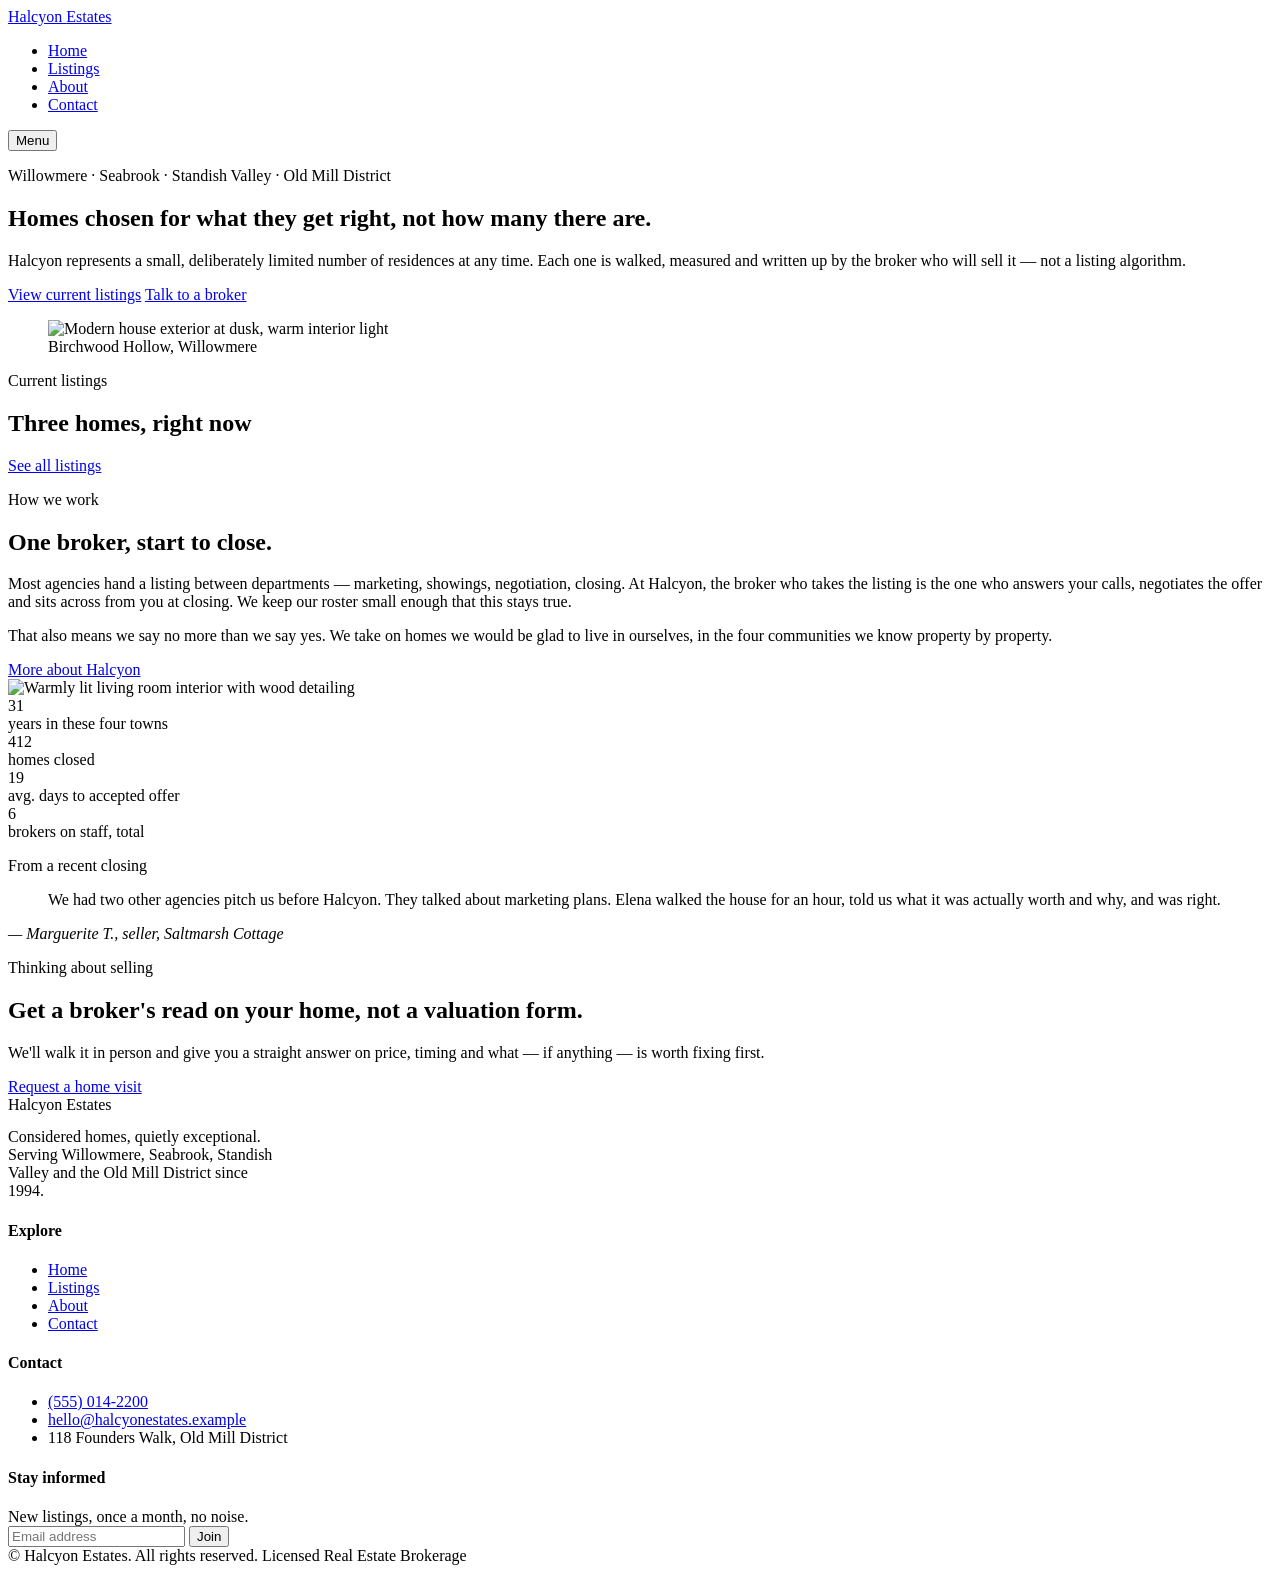
==== index.html @ 8c4444a4 "Add files via upload" ====
<!DOCTYPE html>
<html lang="en">
<head>
<meta charset="UTF-8">
<meta name="viewport" content="width=device-width, initial-scale=1.0">
<title>Halcyon Estates — Considered Homes, Quietly Exceptional</title>
<meta name="description" content="Halcyon Estates represents a small number of distinctive residences across Willowmere, Seabrook, Standish Valley and the Old Mill District.">
<link rel="preconnect" href="https://fonts.googleapis.com">
<link rel="preconnect" href="https://fonts.gstatic.com" crossorigin>
<link href="https://fonts.googleapis.com/css2?family=Fraunces:ital,wght@0,400;0,500;1,500&family=Work+Sans:wght@400;500;600&display=swap" rel="stylesheet">
<link rel="stylesheet" href="css/style.css">
</head>
<body>

<header class="site-header">
  <div class="wrap">
    <a href="index.html" class="wordmark">Halcyon <span>Estates</span></a>
    <nav class="main-nav">
      <ul>
        <li><a href="index.html" aria-current="page">Home</a></li>
        <li><a href="listings.html">Listings</a></li>
        <li><a href="about.html">About</a></li>
        <li><a href="contact.html">Contact</a></li>
      </ul>
    </nav>
    <button class="nav-toggle" aria-label="Toggle menu" aria-expanded="false">Menu</button>
  </div>
</header>

<main>

  <section class="hero">
    <div class="hero-copy">
      <p class="eyebrow">Willowmere · Seabrook · Standish Valley · Old Mill District</p>
      <h1>Homes chosen for what they get right, not how many there are.</h1>
      <p>Halcyon represents a small, deliberately limited number of residences at any time. Each one is walked, measured and written up by the broker who will sell it — not a listing algorithm.</p>
      <div class="hero-actions">
        <a class="btn btn-solid" href="listings.html">View current listings</a>
        <a class="btn btn-ghost" href="contact.html">Talk to a broker</a>
      </div>
    </div>
    <figure class="hero-media">
      <img src="https://images.unsplash.com/photo-1600596542815-ffad4c1539a9?auto=format&fit=crop&w=1400&q=80" alt="Modern house exterior at dusk, warm interior light">
      <figcaption>Birchwood Hollow, Willowmere</figcaption>
    </figure>
  </section>

  <section class="section">
    <div class="wrap">
      <div class="section-head">
        <div>
          <p class="eyebrow">Current listings</p>
          <h2>Three homes, right now</h2>
        </div>
        <a class="btn btn-ghost" href="listings.html">See all listings</a>
      </div>
      <div class="property-grid" data-featured></div>
    </div>
  </section>

  <section class="section section-alt">
    <div class="wrap">
      <div class="split">
        <div class="split-copy">
          <p class="eyebrow">How we work</p>
          <h2>One broker, start to close.</h2>
          <p>Most agencies hand a listing between departments — marketing, showings, negotiation, closing. At Halcyon, the broker who takes the listing is the one who answers your calls, negotiates the offer and sits across from you at closing. We keep our roster small enough that this stays true.</p>
          <p>That also means we say no more than we say yes. We take on homes we would be glad to live in ourselves, in the four communities we know property by property.</p>
          <a class="btn btn-ghost" href="about.html">More about Halcyon</a>
        </div>
        <div class="split-media">
          <img src="https://images.unsplash.com/photo-1600585154340-be6161a56a0c?auto=format&fit=crop&w=900&q=80" alt="Warmly lit living room interior with wood detailing">
        </div>
      </div>
    </div>
  </section>

  <section class="section">
    <div class="wrap">
      <div class="stat-strip">
        <div><div class="num">31</div><div class="label">years in these four towns</div></div>
        <div><div class="num">412</div><div class="label">homes closed</div></div>
        <div><div class="num">19</div><div class="label">avg. days to accepted offer</div></div>
        <div><div class="num">6</div><div class="label">brokers on staff, total</div></div>
      </div>
    </div>
  </section>

  <section class="section section-alt">
    <div class="wrap">
      <div class="testimonial">
        <p class="eyebrow">From a recent closing</p>
        <blockquote>We had two other agencies pitch us before Halcyon. They talked about marketing plans. Elena walked the house for an hour, told us what it was actually worth and why, and was right.</blockquote>
        <cite>— Marguerite T., seller, Saltmarsh Cottage</cite>
      </div>
    </div>
  </section>

  <section class="cta-band">
    <div class="wrap">
      <p class="eyebrow">Thinking about selling</p>
      <h2>Get a broker's read on your home, not a valuation form.</h2>
      <p>We'll walk it in person and give you a straight answer on price, timing and what — if anything — is worth fixing first.</p>
      <div class="hero-actions">
        <a class="btn btn-solid" href="contact.html">Request a home visit</a>
      </div>
    </div>
  </section>

</main>

<footer class="site-footer">
  <div class="wrap">
    <div class="footer-grid">
      <div>
        <div class="wordmark">Halcyon <span>Estates</span></div>
        <p style="margin-top:14px; max-width:34ch;">Considered homes, quietly exceptional. Serving Willowmere, Seabrook, Standish Valley and the Old Mill District since 1994.</p>
      </div>
      <div>
        <h4>Explore</h4>
        <ul>
          <li><a href="index.html">Home</a></li>
          <li><a href="listings.html">Listings</a></li>
          <li><a href="about.html">About</a></li>
          <li><a href="contact.html">Contact</a></li>
        </ul>
      </div>
      <div>
        <h4>Contact</h4>
        <ul>
          <li><a href="tel:+15550142200">(555) 014-2200</a></li>
          <li><a href="mailto:hello@halcyonestates.example">hello@halcyonestates.example</a></li>
          <li>118 Founders Walk, Old Mill District</li>
        </ul>
      </div>
      <div>
        <h4>Stay informed</h4>
        <p style="margin-bottom:0;">New listings, once a month, no noise.</p>
        <form class="newsletter-form" onsubmit="event.preventDefault(); this.reset(); alert('Thanks — you are on the list.');">
          <input type="email" placeholder="Email address" required aria-label="Email address">
          <button type="submit">Join</button>
        </form>
      </div>
    </div>
    <div class="footer-bottom">
      <span>© <span data-year></span> Halcyon Estates. All rights reserved.</span>
      <span>Licensed Real Estate Brokerage</span>
    </div>
  </div>
</footer>

<script src="js/data.js"></script>
<script src="js/main.js"></script>
</body>
</html>
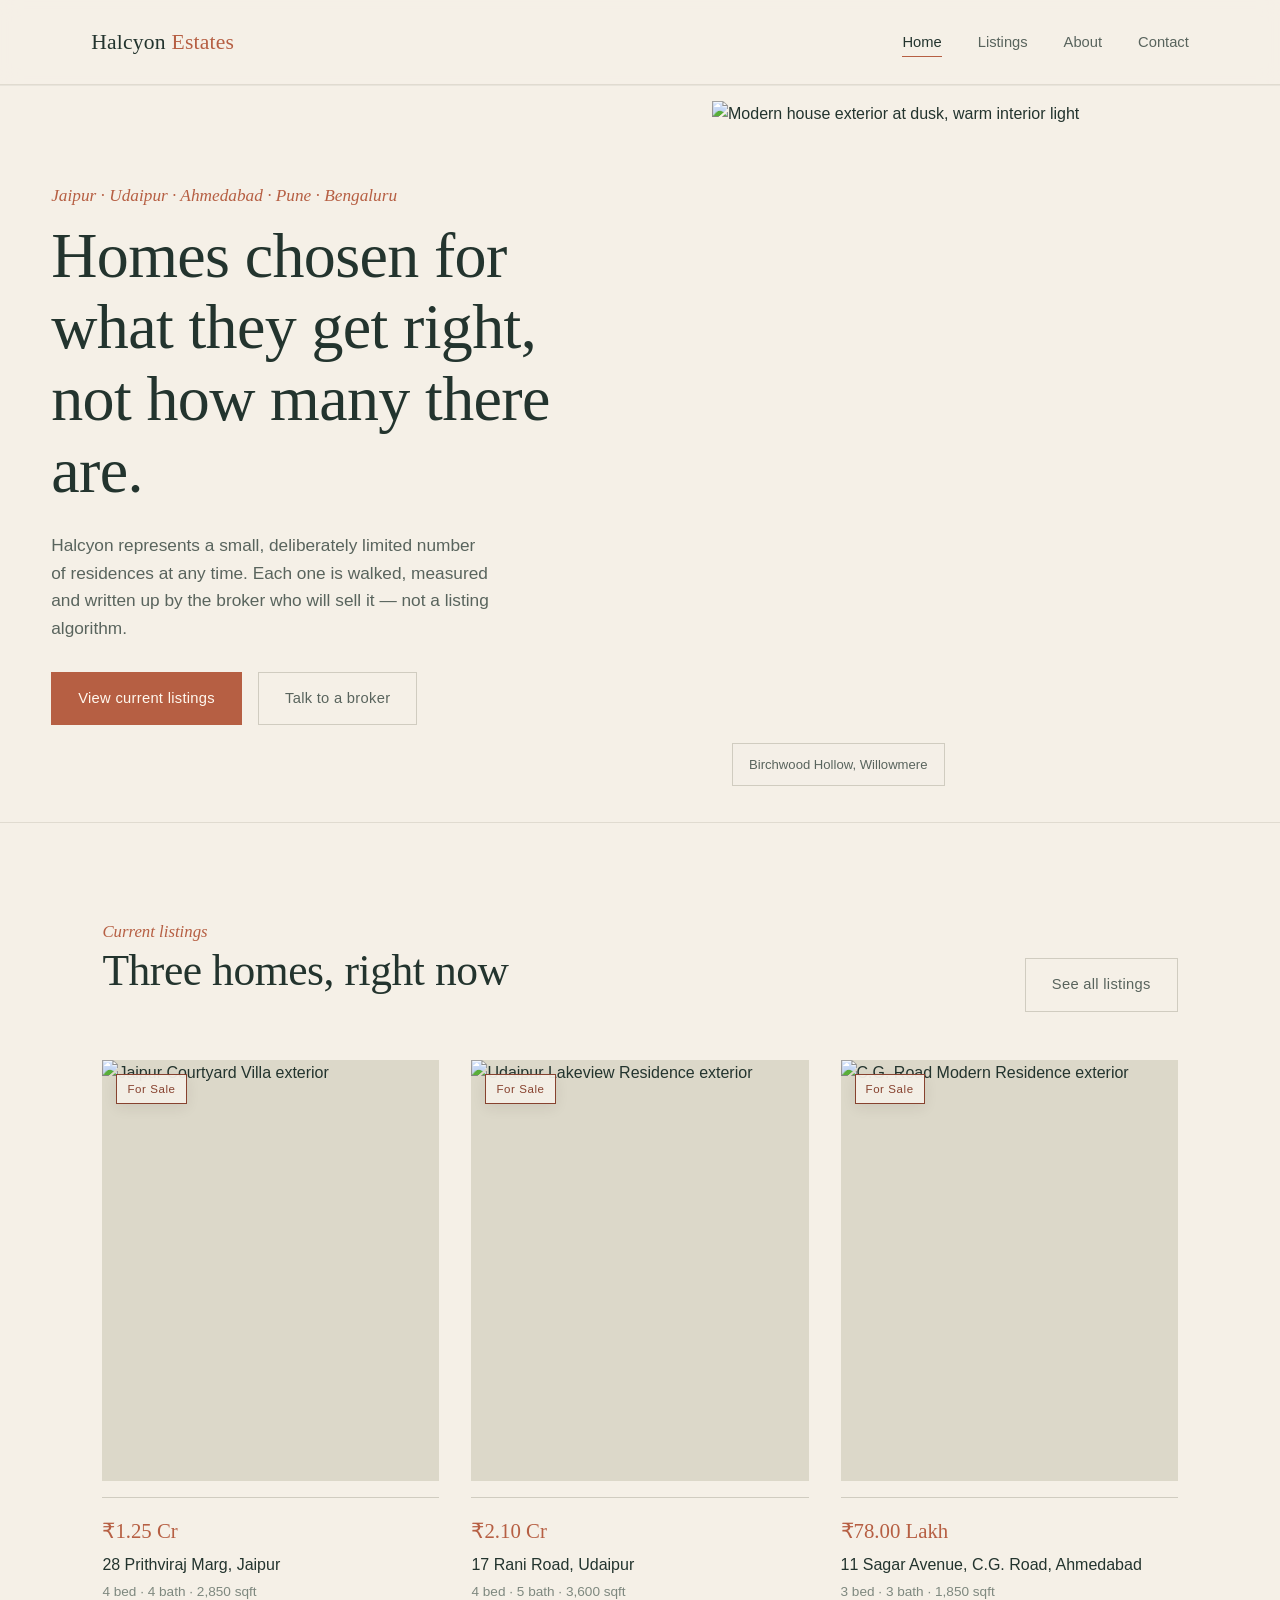
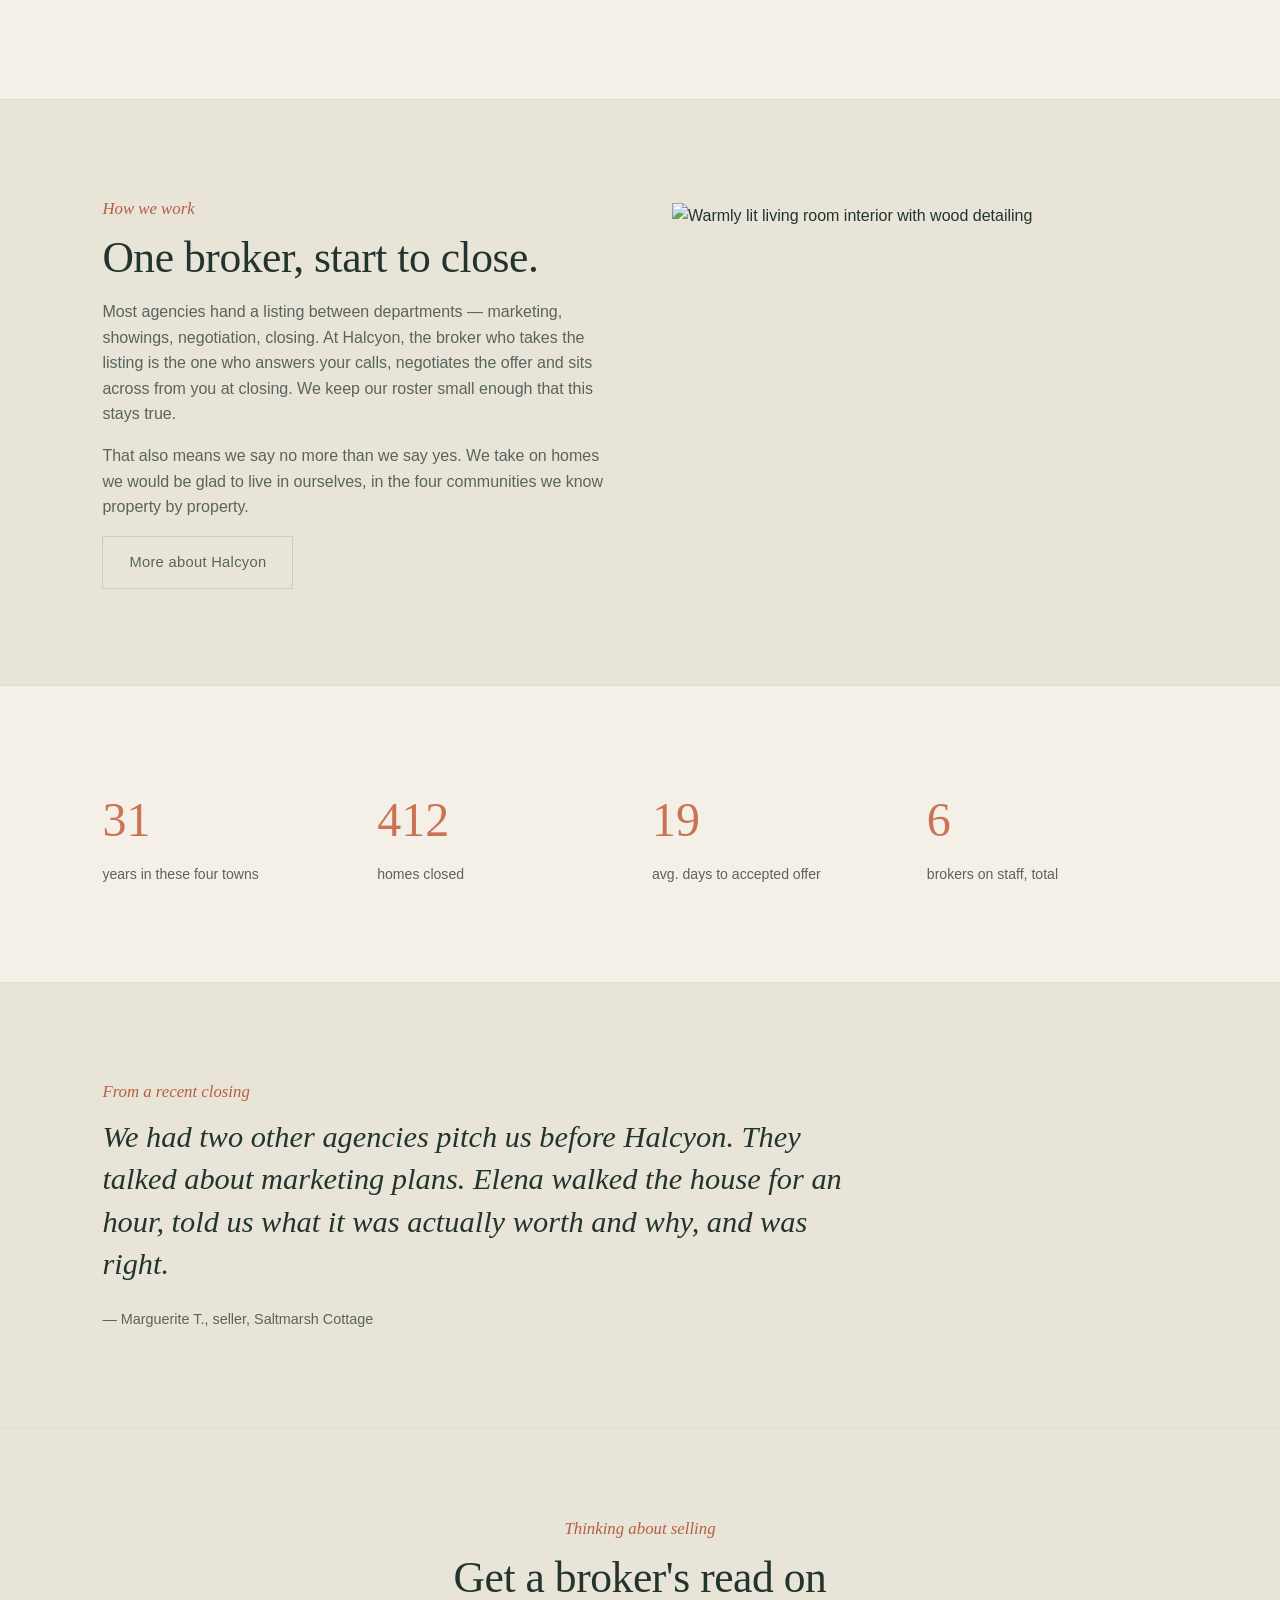
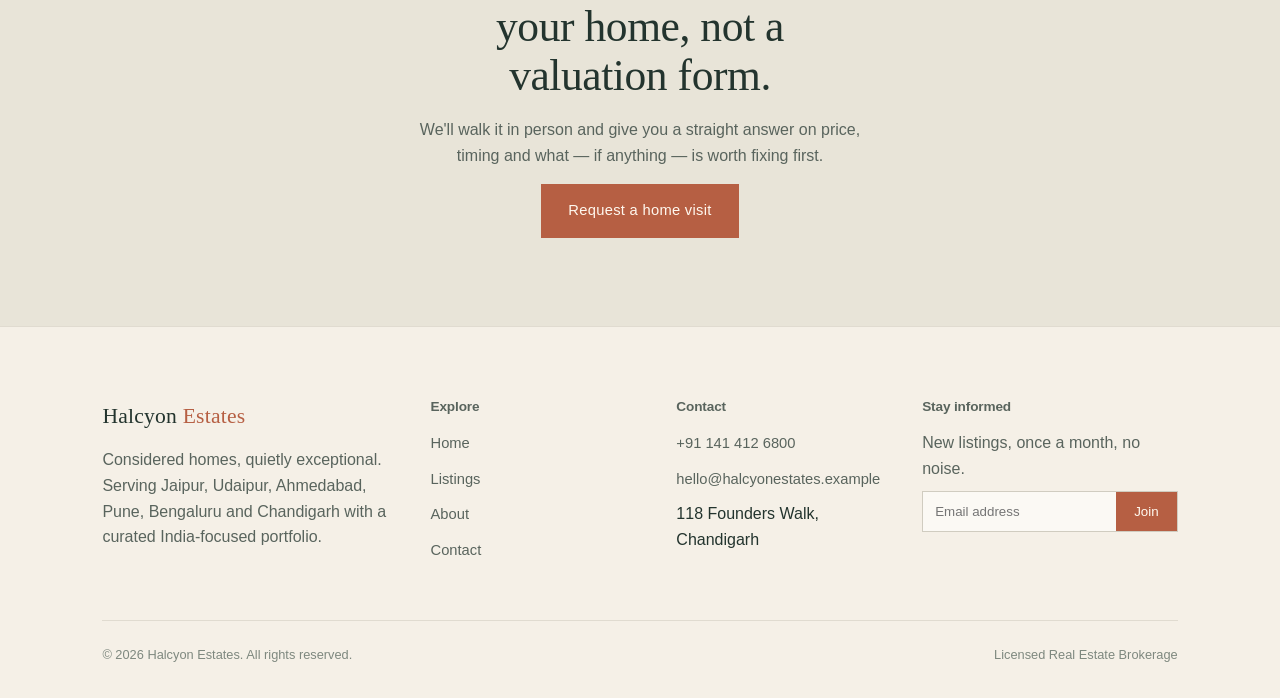
==== commit 7da1345d: "Add files via upload" ====
--- a/index.html
+++ b/index.html
@@ -4,7 +4,7 @@
 <meta charset="UTF-8">
 <meta name="viewport" content="width=device-width, initial-scale=1.0">
 <title>Halcyon Estates — Considered Homes, Quietly Exceptional</title>
-<meta name="description" content="Halcyon Estates represents a small number of distinctive residences across Willowmere, Seabrook, Standish Valley and the Old Mill District.">
+<meta name="description" content="Halcyon Estates represents a small number of distinctive residences across Jaipur, Udaipur, Ahmedabad, Pune, Bengaluru and Chandigarh.">
 <link rel="preconnect" href="https://fonts.googleapis.com">
 <link rel="preconnect" href="https://fonts.gstatic.com" crossorigin>
 <link href="https://fonts.googleapis.com/css2?family=Fraunces:ital,wght@0,400;0,500;1,500&family=Work+Sans:wght@400;500;600&display=swap" rel="stylesheet">
@@ -31,7 +31,7 @@
 
   <section class="hero">
     <div class="hero-copy">
-      <p class="eyebrow">Willowmere · Seabrook · Standish Valley · Old Mill District</p>
+      <p class="eyebrow">Jaipur · Udaipur · Ahmedabad · Pune · Bengaluru</p>
       <h1>Homes chosen for what they get right, not how many there are.</h1>
       <p>Halcyon represents a small, deliberately limited number of residences at any time. Each one is walked, measured and written up by the broker who will sell it — not a listing algorithm.</p>
       <div class="hero-actions">
@@ -114,7 +114,7 @@
     <div class="footer-grid">
       <div>
         <div class="wordmark">Halcyon <span>Estates</span></div>
-        <p style="margin-top:14px; max-width:34ch;">Considered homes, quietly exceptional. Serving Willowmere, Seabrook, Standish Valley and the Old Mill District since 1994.</p>
+        <p style="margin-top:14px; max-width:34ch;">Considered homes, quietly exceptional. Serving Jaipur, Udaipur, Ahmedabad, Pune, Bengaluru and Chandigarh with a curated India-focused portfolio.</p>
       </div>
       <div>
         <h4>Explore</h4>
@@ -128,9 +128,9 @@
       <div>
         <h4>Contact</h4>
         <ul>
-          <li><a href="tel:+15550142200">(555) 014-2200</a></li>
+          <li><a href="tel:+15550142200">+91 141 412 6800</a></li>
           <li><a href="mailto:hello@halcyonestates.example">hello@halcyonestates.example</a></li>
-          <li>118 Founders Walk, Old Mill District</li>
+          <li>118 Founders Walk, Chandigarh</li>
         </ul>
       </div>
       <div>
--- a/css/style.css
+++ b/css/style.css
@@ -0,0 +1,774 @@
+/* ==========================================================================
+   Halcyon Estates — Stylesheet
+   Palette: warm near-black + ivory + muted brass
+   Type: Fraunces (display) / Work Sans (body)
+   ========================================================================== */
+
+:root {
+  --bg: #f5f0e7;
+  --bg-panel: #e8e4d8;
+  --bg-panel-2: #dcd8c9;
+  --ink: #23342e;
+  --ink-muted: #59645d;
+  --ink-faint: #7e887f;
+  --brass: #b65f43;
+  --brass-bright: #c87455;
+  --brass-deep: #87422f;
+  --line: #d0ccc0;
+  --line-soft: #e0dbd0;
+  --serif: "Fraunces", Georgia, serif;
+  --sans: "Work Sans", -apple-system, BlinkMacSystemFont, sans-serif;
+  --max-width: 1200px;
+  --pad: clamp(20px, 4vw, 64px);
+}
+
+* { box-sizing: border-box; }
+
+html {
+  scroll-behavior: smooth;
+}
+
+@media (prefers-reduced-motion: reduce) {
+  html { scroll-behavior: auto; }
+  * { animation-duration: 0.01ms !important; transition-duration: 0.01ms !important; }
+}
+
+body {
+  margin: 0;
+  background: var(--bg);
+  color: var(--ink);
+  font-family: var(--sans);
+  font-size: 16px;
+  line-height: 1.6;
+  -webkit-font-smoothing: antialiased;
+}
+
+h1, h2, h3, h4 {
+  font-family: var(--serif);
+  font-weight: 500;
+  line-height: 1.12;
+  margin: 0 0 0.4em;
+  color: var(--ink);
+  letter-spacing: -0.01em;
+}
+
+h1 { font-size: clamp(2.4rem, 5vw, 4.4rem); font-weight: 400; }
+h2 { font-size: clamp(1.9rem, 3.4vw, 2.9rem); }
+h3 { font-size: clamp(1.3rem, 2vw, 1.6rem); }
+
+p { margin: 0 0 1em; color: var(--ink-muted); max-width: 62ch; }
+
+a { color: inherit; text-decoration: none; }
+
+img { max-width: 100%; display: block; }
+
+ul { margin: 0; padding: 0; list-style: none; }
+
+button { font-family: inherit; }
+
+:focus-visible {
+  outline: 2px solid var(--brass-bright);
+  outline-offset: 3px;
+}
+
+.wrap {
+  max-width: var(--max-width);
+  margin: 0 auto;
+  padding-left: var(--pad);
+  padding-right: var(--pad);
+}
+
+.eyebrow {
+  font-family: var(--serif);
+  font-style: italic;
+  font-size: 1.05rem;
+  color: var(--brass);
+  margin: 0 0 0.6em;
+}
+
+/* ---------- Buttons ---------- */
+
+.btn {
+  display: inline-flex;
+  align-items: center;
+  gap: 10px;
+  padding: 14px 26px;
+  border: 1px solid var(--brass);
+  color: var(--ink);
+  font-size: 0.92rem;
+  letter-spacing: 0.02em;
+  cursor: pointer;
+  background: transparent;
+  transition: background 0.25s ease, color 0.25s ease, border-color 0.25s ease;
+}
+
+.btn:hover { background: var(--brass); color: #fffaf1; }
+
+.btn-solid {
+  background: var(--brass);
+  color: #fffaf1;
+  border-color: var(--brass);
+}
+
+.btn-solid:hover { background: var(--brass-bright); border-color: var(--brass-bright); }
+
+.btn-ghost {
+  border-color: var(--line);
+  color: var(--ink-muted);
+}
+
+.btn-ghost:hover { background: var(--bg-panel-2); color: var(--ink); border-color: var(--line); }
+
+/* ---------- Header / Nav ---------- */
+
+.site-header {
+  position: sticky;
+  top: 0;
+  z-index: 40;
+  background: rgba(245, 240, 231, 0.94);
+  backdrop-filter: blur(10px);
+  border-bottom: 1px solid var(--line-soft);
+}
+
+.site-header .wrap {
+  display: flex;
+  align-items: center;
+  justify-content: space-between;
+  height: 84px;
+}
+
+.wordmark {
+  font-family: var(--serif);
+  font-size: 1.35rem;
+  letter-spacing: 0.01em;
+}
+
+.wordmark span { color: var(--brass); }
+
+.main-nav ul {
+  display: flex;
+  gap: 36px;
+}
+
+.main-nav a {
+  font-size: 0.92rem;
+  color: var(--ink-muted);
+  padding: 6px 0;
+  border-bottom: 1px solid transparent;
+  transition: color 0.2s ease, border-color 0.2s ease;
+}
+
+.main-nav a:hover,
+.main-nav a[aria-current="page"] {
+  color: var(--ink);
+  border-color: var(--brass);
+}
+
+.nav-toggle {
+  display: none;
+  background: none;
+  border: 1px solid var(--line);
+  color: var(--ink);
+  padding: 8px 12px;
+  cursor: pointer;
+}
+
+@media (max-width: 860px) {
+  .main-nav {
+    position: fixed;
+    inset: 84px 0 0 0;
+    background: var(--bg);
+    transform: translateY(-8px);
+    opacity: 0;
+    pointer-events: none;
+    transition: opacity 0.2s ease, transform 0.2s ease;
+    border-top: 1px solid var(--line-soft);
+  }
+  .main-nav.open {
+    opacity: 1;
+    transform: translateY(0);
+    pointer-events: auto;
+  }
+  .main-nav ul {
+    flex-direction: column;
+    gap: 0;
+    padding: 12px var(--pad) 32px;
+  }
+  .main-nav a {
+    display: block;
+    padding: 16px 0;
+    border-bottom: 1px solid var(--line-soft);
+    font-size: 1.1rem;
+  }
+  .nav-toggle { display: block; }
+}
+
+/* ---------- Hero ---------- */
+
+.hero {
+  display: grid;
+  grid-template-columns: 1.05fr 0.95fr;
+  min-height: 82vh;
+  border-bottom: 1px solid var(--line-soft);
+}
+
+.hero-copy {
+  display: flex;
+  flex-direction: column;
+  justify-content: center;
+  padding: 64px var(--pad);
+}
+
+.hero-copy p {
+  font-size: 1.08rem;
+  max-width: 46ch;
+}
+
+.hero-actions {
+  display: flex;
+  gap: 16px;
+  margin-top: 12px;
+  flex-wrap: wrap;
+}
+
+.hero-media {
+  position: relative;
+  min-height: 360px;
+  overflow: hidden;
+}
+
+.hero-media img {
+  width: 100%;
+  height: 100%;
+  object-fit: cover;
+}
+
+.hero-media figcaption {
+  position: absolute;
+  left: 20px;
+  bottom: 20px;
+  background: rgba(245, 240, 231, 0.84);
+  border: 1px solid var(--line);
+  padding: 10px 16px;
+  font-size: 0.82rem;
+  color: var(--ink-muted);
+}
+
+@media (max-width: 900px) {
+  .hero { grid-template-columns: 1fr; min-height: auto; }
+  .hero-media { min-height: 320px; order: -1; }
+  .hero-copy { padding: 48px var(--pad); }
+}
+
+/* ---------- Section scaffolding ---------- */
+
+.section {
+  padding: 96px var(--pad);
+  border-bottom: 1px solid var(--line-soft);
+}
+
+.section-head {
+  display: flex;
+  align-items: flex-end;
+  justify-content: space-between;
+  gap: 24px;
+  margin-bottom: 48px;
+  flex-wrap: wrap;
+}
+
+.section-head p { margin: 0; }
+
+.section-alt { background: var(--bg-panel); }
+
+/* ---------- Featured grid ---------- */
+
+.property-grid {
+  display: grid;
+  grid-template-columns: repeat(3, 1fr);
+  gap: 40px 32px;
+}
+
+@media (max-width: 900px) {
+  .property-grid { grid-template-columns: 1fr 1fr; }
+}
+@media (max-width: 620px) {
+  .property-grid { grid-template-columns: 1fr; }
+}
+
+.property-card { display: block; }
+
+.property-card .thumb {
+  position: relative;
+  aspect-ratio: 4 / 5;
+  overflow: hidden;
+  background: var(--bg-panel-2);
+}
+
+.property-card .thumb img {
+  width: 100%;
+  height: 100%;
+  object-fit: cover;
+  transition: transform 0.6s ease;
+}
+
+.property-card:hover .thumb img { transform: scale(1.045); }
+
+.property-card .tag {
+  position: absolute;
+  top: 14px;
+  left: 14px;
+  background: rgba(245, 240, 231, 0.96);
+  border: 1px solid var(--brass-deep);
+  color: var(--brass-bright);
+  font-size: 0.72rem;
+  letter-spacing: 0.05em;
+  padding: 5px 10px;
+}
+
+.property-card .info {
+  padding-top: 16px;
+  border-top: 1px solid var(--line);
+  margin-top: 16px;
+}
+
+.property-card .price {
+  font-family: var(--serif);
+  font-size: 1.3rem;
+  color: var(--brass-bright);
+  margin-bottom: 4px;
+}
+
+.property-card .addr { color: var(--ink); font-size: 1rem; margin-bottom: 4px; }
+
+.property-card .meta {
+  color: var(--ink-faint);
+  font-size: 0.85rem;
+}
+
+/* ---------- Split / About teaser ---------- */
+
+.split {
+  display: grid;
+  grid-template-columns: 1fr 1fr;
+  gap: 64px;
+  align-items: center;
+}
+
+.split img { width: 100%; aspect-ratio: 4/3; object-fit: cover; }
+
+@media (max-width: 860px) {
+  .split { grid-template-columns: 1fr; gap: 32px; }
+}
+
+.split.reverse .split-media { order: 2; }
+
+/* ---------- Stat strip ---------- */
+
+.stat-strip {
+  display: grid;
+  grid-template-columns: repeat(4, 1fr);
+  gap: 24px;
+}
+
+@media (max-width: 700px) {
+  .stat-strip { grid-template-columns: 1fr 1fr; }
+}
+
+.stat-strip .num {
+  font-family: var(--serif);
+  font-size: clamp(2.1rem, 4vw, 3rem);
+  color: var(--brass-bright);
+  margin-bottom: 4px;
+}
+
+.stat-strip .label {
+  color: var(--ink-muted);
+  font-size: 0.88rem;
+}
+
+/* ---------- Testimonial ---------- */
+
+.testimonial {
+  max-width: 760px;
+}
+
+.testimonial blockquote {
+  font-family: var(--serif);
+  font-size: clamp(1.4rem, 2.6vw, 1.9rem);
+  font-style: italic;
+  color: var(--ink);
+  margin: 0 0 20px;
+  line-height: 1.4;
+}
+
+.testimonial cite {
+  font-style: normal;
+  color: var(--ink-muted);
+  font-size: 0.9rem;
+}
+
+/* ---------- CTA band ---------- */
+
+.cta-band {
+  padding: 88px var(--pad);
+  text-align: center;
+  background: var(--bg-panel);
+  border-bottom: 1px solid var(--line-soft);
+}
+
+.cta-band h2 { max-width: 20ch; margin-left: auto; margin-right: auto; }
+.cta-band p { max-width: 50ch; margin-left: auto; margin-right: auto; }
+.cta-band .hero-actions { justify-content: center; }
+
+/* ---------- Footer ---------- */
+
+.site-footer {
+  padding: 72px var(--pad) 32px;
+}
+
+.footer-grid {
+  display: grid;
+  grid-template-columns: 1.4fr 1fr 1fr 1.2fr;
+  gap: 40px;
+  padding-bottom: 48px;
+  border-bottom: 1px solid var(--line-soft);
+}
+
+@media (max-width: 800px) {
+  .footer-grid { grid-template-columns: 1fr 1fr; }
+}
+@media (max-width: 520px) {
+  .footer-grid { grid-template-columns: 1fr; }
+}
+
+.footer-grid h4 {
+  font-family: var(--sans);
+  font-weight: 600;
+  font-size: 0.85rem;
+  color: var(--ink-muted);
+  margin-bottom: 16px;
+}
+
+.footer-grid li { margin-bottom: 10px; }
+.footer-grid a { color: var(--ink-muted); font-size: 0.92rem; }
+.footer-grid a:hover { color: var(--brass-bright); }
+
+.footer-bottom {
+  display: flex;
+  justify-content: space-between;
+  padding-top: 24px;
+  color: var(--ink-faint);
+  font-size: 0.8rem;
+  flex-wrap: wrap;
+  gap: 8px;
+}
+
+.newsletter-form {
+  display: flex;
+  border: 1px solid var(--line);
+  margin-top: 10px;
+}
+
+.newsletter-form input {
+  flex: 1;
+  background: transparent;
+  border: none;
+  padding: 12px;
+  color: var(--ink);
+  font-family: var(--sans);
+}
+
+.newsletter-form button {
+  background: var(--brass);
+  color: #fffaf1;
+  border: none;
+  padding: 0 18px;
+  cursor: pointer;
+}
+
+/* ---------- Listings page ---------- */
+
+.filter-bar {
+  display: flex;
+  gap: 16px;
+  flex-wrap: wrap;
+  align-items: center;
+  padding: 28px var(--pad);
+  border-bottom: 1px solid var(--line-soft);
+  background: var(--bg-panel);
+}
+
+.filter-bar select,
+.filter-bar input[type="text"] {
+  background: var(--bg);
+  border: 1px solid var(--line);
+  color: var(--ink);
+  padding: 10px 14px;
+  font-family: var(--sans);
+  font-size: 0.9rem;
+  min-width: 150px;
+}
+
+.filter-count {
+  margin-left: auto;
+  color: var(--ink-faint);
+  font-size: 0.85rem;
+}
+
+.empty-state {
+  padding: 80px var(--pad);
+  text-align: center;
+  color: var(--ink-muted);
+  display: none;
+}
+
+/* ---------- Property detail ---------- */
+
+.pd-hero {
+  padding: 40px var(--pad) 0;
+}
+
+.pd-breadcrumb {
+  color: var(--ink-faint);
+  font-size: 0.82rem;
+  margin-bottom: 20px;
+}
+.pd-breadcrumb a:hover { color: var(--brass); }
+
+.pd-gallery {
+  display: grid;
+  grid-template-columns: 2fr 1fr;
+  grid-template-rows: 1fr 1fr;
+  gap: 10px;
+  height: 560px;
+  margin-bottom: 48px;
+}
+
+.pd-gallery .main-shot {
+  grid-row: 1 / 3;
+  overflow: hidden;
+}
+
+.pd-gallery img { width: 100%; height: 100%; object-fit: cover; }
+.pd-gallery .side-shot { overflow: hidden; }
+
+@media (max-width: 800px) {
+  .pd-gallery { grid-template-columns: 1fr; grid-template-rows: auto; height: auto; }
+  .pd-gallery .side-shot:nth-child(3) { display: none; }
+}
+
+.pd-body {
+  display: grid;
+  grid-template-columns: 1.6fr 1fr;
+  gap: 64px;
+  padding: 0 var(--pad) 96px;
+}
+
+@media (max-width: 900px) {
+  .pd-body { grid-template-columns: 1fr; }
+}
+
+.pd-title-row {
+  display: flex;
+  justify-content: space-between;
+  align-items: flex-start;
+  gap: 24px;
+  border-bottom: 1px solid var(--line);
+  padding-bottom: 28px;
+  margin-bottom: 28px;
+  flex-wrap: wrap;
+}
+
+.pd-price {
+  font-family: var(--serif);
+  color: var(--brass-bright);
+  font-size: 1.6rem;
+  white-space: nowrap;
+}
+
+.spec-row {
+  display: flex;
+  gap: 32px;
+  margin-bottom: 32px;
+  flex-wrap: wrap;
+}
+
+.spec-row div { text-align: left; }
+.spec-row .n { font-family: var(--serif); font-size: 1.5rem; color: var(--ink); }
+.spec-row .l { font-size: 0.8rem; color: var(--ink-faint); }
+
+.spec-table {
+  width: 100%;
+  border-collapse: collapse;
+  margin-top: 24px;
+}
+
+.spec-table td {
+  padding: 12px 0;
+  border-bottom: 1px solid var(--line-soft);
+  font-size: 0.92rem;
+  color: var(--ink-muted);
+}
+
+.spec-table td:last-child { text-align: right; color: var(--ink); }
+
+.agent-card {
+  border: 1px solid var(--line);
+  padding: 28px;
+  align-self: start;
+  position: sticky;
+  top: 110px;
+}
+
+.agent-card img {
+  width: 64px;
+  height: 64px;
+  object-fit: cover;
+  border-radius: 50%;
+  margin-bottom: 14px;
+}
+
+.agent-card h4 { font-family: var(--serif); font-size: 1.1rem; margin-bottom: 2px; }
+.agent-card .role { color: var(--ink-faint); font-size: 0.82rem; margin-bottom: 20px; }
+
+.agent-card .btn { width: 100%; justify-content: center; margin-bottom: 10px; }
+
+.agent-card .contact-line {
+  font-size: 0.86rem;
+  color: var(--ink-muted);
+  margin-bottom: 8px;
+}
+
+/* ---------- Forms (contact) ---------- */
+
+.form-grid {
+  display: grid;
+  grid-template-columns: 1fr 1fr;
+  gap: 20px;
+}
+
+@media (max-width: 640px) {
+  .form-grid { grid-template-columns: 1fr; }
+}
+
+.field { display: flex; flex-direction: column; gap: 8px; }
+.field.full { grid-column: 1 / -1; }
+
+.field label { font-size: 0.85rem; color: var(--ink-muted); }
+
+.field input,
+.field select,
+.field textarea {
+  background: var(--bg-panel);
+  border: 1px solid var(--line);
+  color: var(--ink);
+  padding: 13px 14px;
+  font-family: var(--sans);
+  font-size: 0.95rem;
+}
+
+.field textarea { resize: vertical; min-height: 120px; }
+
+.field input:focus,
+.field textarea:focus,
+.field select:focus { border-color: var(--brass); }
+
+.form-note {
+  margin-top: 18px;
+  font-size: 0.82rem;
+  color: var(--ink-faint);
+}
+
+.form-success {
+  display: none;
+  border: 1px solid var(--brass-deep);
+  background: var(--bg-panel-2);
+  padding: 24px;
+  color: var(--ink);
+  margin-top: 24px;
+}
+
+/* ---------- Team / About ---------- */
+
+.team-grid {
+  display: grid;
+  grid-template-columns: repeat(4, 1fr);
+  gap: 32px;
+}
+
+@media (max-width: 900px) { .team-grid { grid-template-columns: 1fr 1fr; } }
+@media (max-width: 500px) { .team-grid { grid-template-columns: 1fr; } }
+
+.team-card img { aspect-ratio: 4/5; object-fit: cover; margin-bottom: 14px; filter: grayscale(15%); }
+.team-card h4 { font-size: 1.05rem; margin-bottom: 2px; }
+.team-card .role { color: var(--brass); font-size: 0.82rem; }
+
+.timeline {
+  border-left: 1px solid var(--line);
+  padding-left: 32px;
+  display: flex;
+  flex-direction: column;
+  gap: 40px;
+}
+
+.timeline .yr { font-family: var(--serif); color: var(--brass-bright); font-size: 1.1rem; margin-bottom: 6px; }
+
+/* ---------- Values grid (about) ---------- */
+
+.value-grid {
+  display: grid;
+  grid-template-columns: repeat(3, 1fr);
+  gap: 40px;
+}
+
+@media (max-width: 800px) { .value-grid { grid-template-columns: 1fr; } }
+
+.value-grid .num {
+  font-family: var(--serif);
+  color: var(--brass);
+  font-size: 1.1rem;
+  margin-bottom: 10px;
+}
+
+/* ---------- Misc ---------- */
+
+.map-block {
+  border: 1px solid var(--line);
+  aspect-ratio: 16/8;
+  overflow: hidden;
+}
+.map-block iframe { width: 100%; height: 100%; border: 0; filter: grayscale(0.6) invert(0.9) contrast(0.9); }
+
+
+/* ---------- Light theme finishing ---------- */
+html { background: var(--bg); }
+body { background: var(--bg); color: var(--ink); }
+.site-header { box-shadow: 0 1px 0 rgba(60,48,34,0.04); }
+.site-header .wrap { background: transparent; }
+.main-nav a { color: var(--ink-muted); }
+.main-nav a:hover, .main-nav a[aria-current="page"] { color: var(--ink); }
+.nav-toggle { background: transparent; }
+.section-alt { background: #eee9df; }
+.property-card .tag {
+  box-shadow: 0 4px 14px rgba(45,35,24,0.08);
+}
+.filter-bar select,
+.filter-bar input[type="text"] {
+  background: #fbf9f4;
+  border-color: var(--line);
+}
+.agent-card {
+  background: #fbf9f4;
+  box-shadow: 0 8px 30px rgba(45,35,24,0.05);
+}
+.newsletter-form { background: #fbf9f4; }
+.map-block { border-color: var(--line); }
+
+/* India-focused visual direction */
+body { background: var(--bg); color: var(--ink); }
+.site-header { box-shadow: 0 1px 0 rgba(35,52,46,0.06); }
+.section-alt { background: #e8e4d8; }
+.btn-solid { background: var(--brass); border-color: var(--brass); color: #fff8ef; }
+.btn-solid:hover { background: var(--brass-bright); border-color: var(--brass-bright); }
+.property-card .tag { background: rgba(245,240,231,0.94); color: var(--brass-deep); }
+.property-card .price, .pd-price { color: var(--brass); }
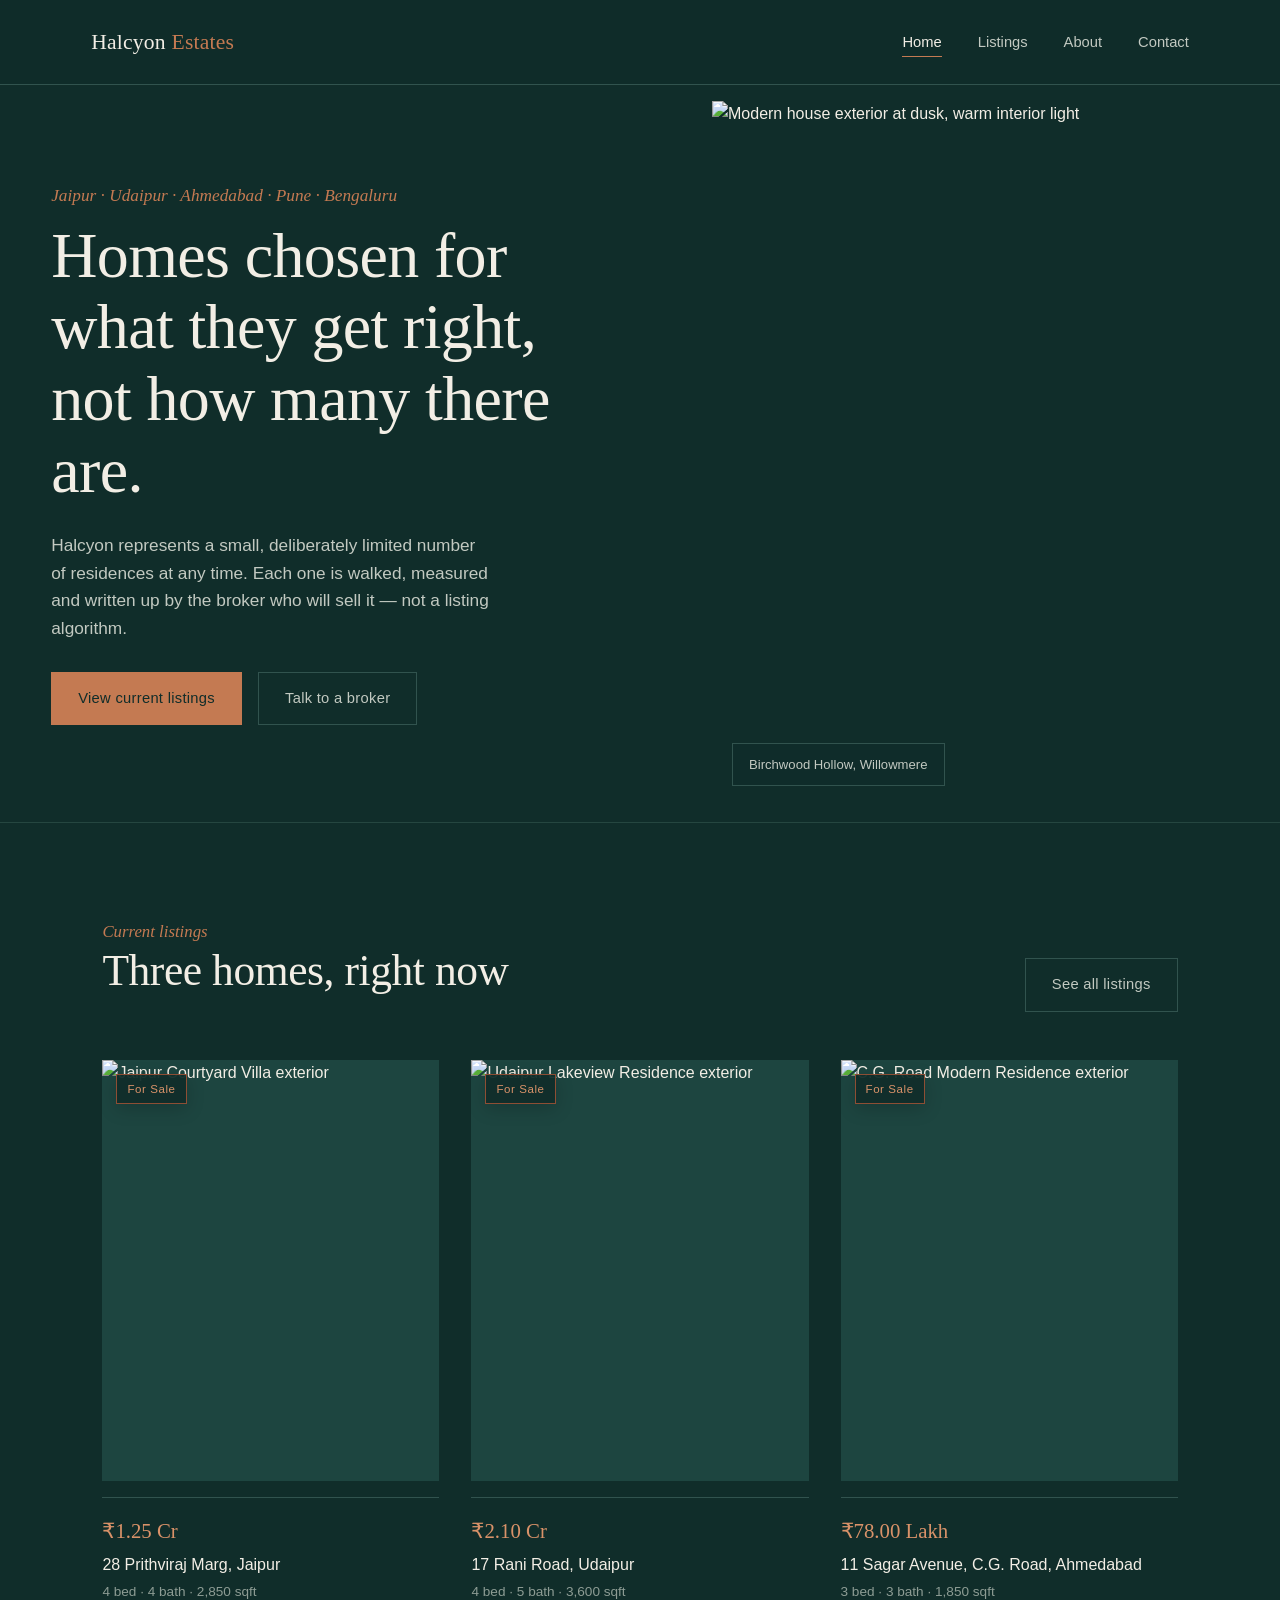
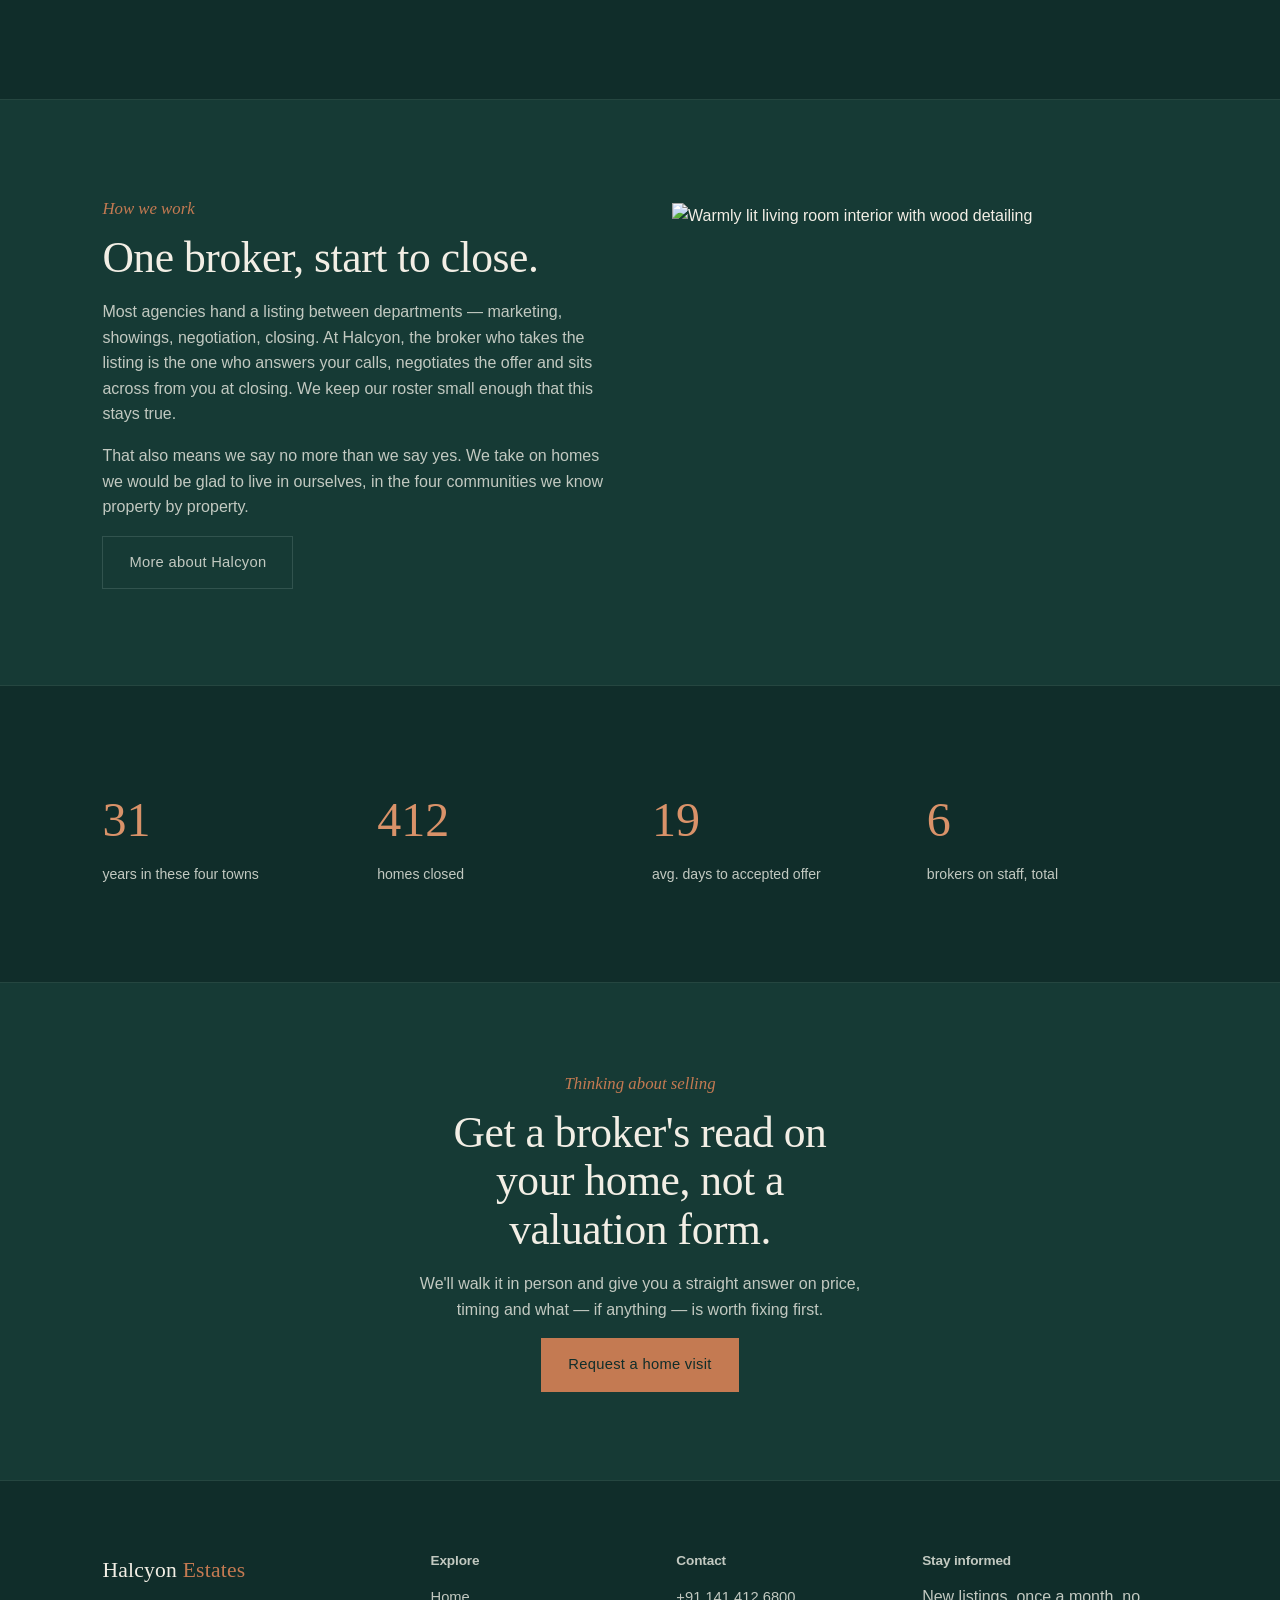
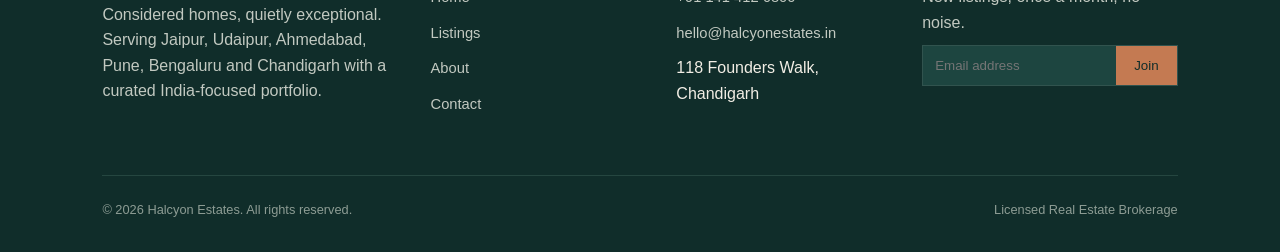
==== commit 15d9b386: "Add files via upload" ====
--- a/index.html
+++ b/index.html
@@ -86,15 +86,6 @@
     </div>
   </section>
 
-  <section class="section section-alt">
-    <div class="wrap">
-      <div class="testimonial">
-        <p class="eyebrow">From a recent closing</p>
-        <blockquote>We had two other agencies pitch us before Halcyon. They talked about marketing plans. Elena walked the house for an hour, told us what it was actually worth and why, and was right.</blockquote>
-        <cite>— Marguerite T., seller, Saltmarsh Cottage</cite>
-      </div>
-    </div>
-  </section>
 
   <section class="cta-band">
     <div class="wrap">
@@ -129,7 +120,7 @@
         <h4>Contact</h4>
         <ul>
           <li><a href="tel:+15550142200">+91 141 412 6800</a></li>
-          <li><a href="mailto:hello@halcyonestates.example">hello@halcyonestates.example</a></li>
+          <li><a href="mailto:hello@halcyonestates.in">hello@halcyonestates.in</a></li>
           <li>118 Founders Walk, Chandigarh</li>
         </ul>
       </div>
--- a/css/style.css
+++ b/css/style.css
@@ -5,17 +5,17 @@
    ========================================================================== */
 
 :root {
-  --bg: #f5f0e7;
-  --bg-panel: #e8e4d8;
-  --bg-panel-2: #dcd8c9;
-  --ink: #23342e;
-  --ink-muted: #59645d;
-  --ink-faint: #7e887f;
-  --brass: #b65f43;
-  --brass-bright: #c87455;
-  --brass-deep: #87422f;
-  --line: #d0ccc0;
-  --line-soft: #e0dbd0;
+  --bg: #102d2a;
+  --bg-panel: #163a35;
+  --bg-panel-2: #1d4540;
+  --ink: #f2eee5;
+  --ink-muted: #c2c9c1;
+  --ink-faint: #8d9c94;
+  --brass: #c47a52;
+  --brass-bright: #d99269;
+  --brass-deep: #8e4e34;
+  --line: #31534e;
+  --line-soft: #254640;
   --serif: "Fraunces", Georgia, serif;
   --sans: "Work Sans", -apple-system, BlinkMacSystemFont, sans-serif;
   --max-width: 1200px;
@@ -102,11 +102,11 @@
   transition: background 0.25s ease, color 0.25s ease, border-color 0.25s ease;
 }
 
-.btn:hover { background: var(--brass); color: #fffaf1; }
+.btn:hover { background: var(--brass); color: #102d2a; }
 
 .btn-solid {
   background: var(--brass);
-  color: #fffaf1;
+  color: #102d2a;
   border-color: var(--brass);
 }
 
@@ -125,7 +125,7 @@
   position: sticky;
   top: 0;
   z-index: 40;
-  background: rgba(245, 240, 231, 0.94);
+  background: rgba(16,45,42,0.94);
   backdrop-filter: blur(10px);
   border-bottom: 1px solid var(--line-soft);
 }
@@ -247,7 +247,7 @@
   position: absolute;
   left: 20px;
   bottom: 20px;
-  background: rgba(245, 240, 231, 0.84);
+  background: rgba(16,45,42,0.86);
   border: 1px solid var(--line);
   padding: 10px 16px;
   font-size: 0.82rem;
@@ -317,7 +317,7 @@
   position: absolute;
   top: 14px;
   left: 14px;
-  background: rgba(245, 240, 231, 0.96);
+  background: rgba(16,45,42,0.96);
   border: 1px solid var(--brass-deep);
   color: var(--brass-bright);
   font-size: 0.72rem;
@@ -480,7 +480,7 @@
 
 .newsletter-form button {
   background: var(--brass);
-  color: #fffaf1;
+  color: #102d2a;
   border: none;
   padding: 0 18px;
   cursor: pointer;
@@ -748,27 +748,69 @@
 .main-nav a { color: var(--ink-muted); }
 .main-nav a:hover, .main-nav a[aria-current="page"] { color: var(--ink); }
 .nav-toggle { background: transparent; }
-.section-alt { background: #eee9df; }
+.section-alt { background: #163a35; }
 .property-card .tag {
   box-shadow: 0 4px 14px rgba(45,35,24,0.08);
 }
 .filter-bar select,
 .filter-bar input[type="text"] {
-  background: #fbf9f4;
+  background: #173b36;
   border-color: var(--line);
 }
 .agent-card {
-  background: #fbf9f4;
+  background: #173b36;
   box-shadow: 0 8px 30px rgba(45,35,24,0.05);
 }
-.newsletter-form { background: #fbf9f4; }
+.newsletter-form { background: #173b36; }
 .map-block { border-color: var(--line); }
 
 /* India-focused visual direction */
 body { background: var(--bg); color: var(--ink); }
 .site-header { box-shadow: 0 1px 0 rgba(35,52,46,0.06); }
-.section-alt { background: #e8e4d8; }
-.btn-solid { background: var(--brass); border-color: var(--brass); color: #fff8ef; }
+.section-alt { background: #163a35; }
+.btn-solid { background: var(--brass); border-color: var(--brass); color: #102d2a; }
 .btn-solid:hover { background: var(--brass-bright); border-color: var(--brass-bright); }
 .property-card .tag { background: rgba(245,240,231,0.94); color: var(--brass-deep); }
 .property-card .price, .pd-price { color: var(--brass); }
+
+/* ---------- Dark India theme polish ---------- */
+body { background: var(--bg); color: var(--ink); }
+.site-header { background: rgba(16,45,42,0.96); border-bottom-color: var(--line); }
+.main-nav a { color: var(--ink-muted); }
+.main-nav a:hover,
+.main-nav a[aria-current="page"] { color: var(--ink); }
+.section-alt, .cta-band, .filter-bar { background: var(--bg-panel); }
+.property-card .tag {
+  background: rgba(16,45,42,0.94);
+  color: var(--brass-bright);
+  box-shadow: 0 5px 18px rgba(0,0,0,0.18);
+}
+.property-card .price, .pd-price { color: var(--brass-bright); }
+.agent-card { background: var(--bg-panel); border-color: var(--line); }
+.newsletter-form { background: var(--bg-panel-2); }
+.filter-bar select, .filter-bar input[type="text"] {
+  background: var(--bg-panel-2);
+  color: var(--ink);
+  border-color: var(--line);
+}
+.nav-toggle { position: relative; z-index: 1002; }
+
+/* The mobile menu must be opaque — no page content showing through it. */
+@media (max-width: 860px) {
+  .main-nav {
+    z-index: 1001;
+    background: #0d2926 !important;
+    background-color: #0d2926 !important;
+    border-top: 1px solid #31534e;
+    box-shadow: 0 18px 36px rgba(0,0,0,0.30);
+    opacity: 1 !important;
+    backdrop-filter: none !important;
+    -webkit-backdrop-filter: none !important;
+  }
+  .main-nav.open {
+    background: #0d2926 !important;
+    opacity: 1 !important;
+  }
+  .main-nav ul { background: #0d2926 !important; }
+  .main-nav a { background: #0d2926; }
+}
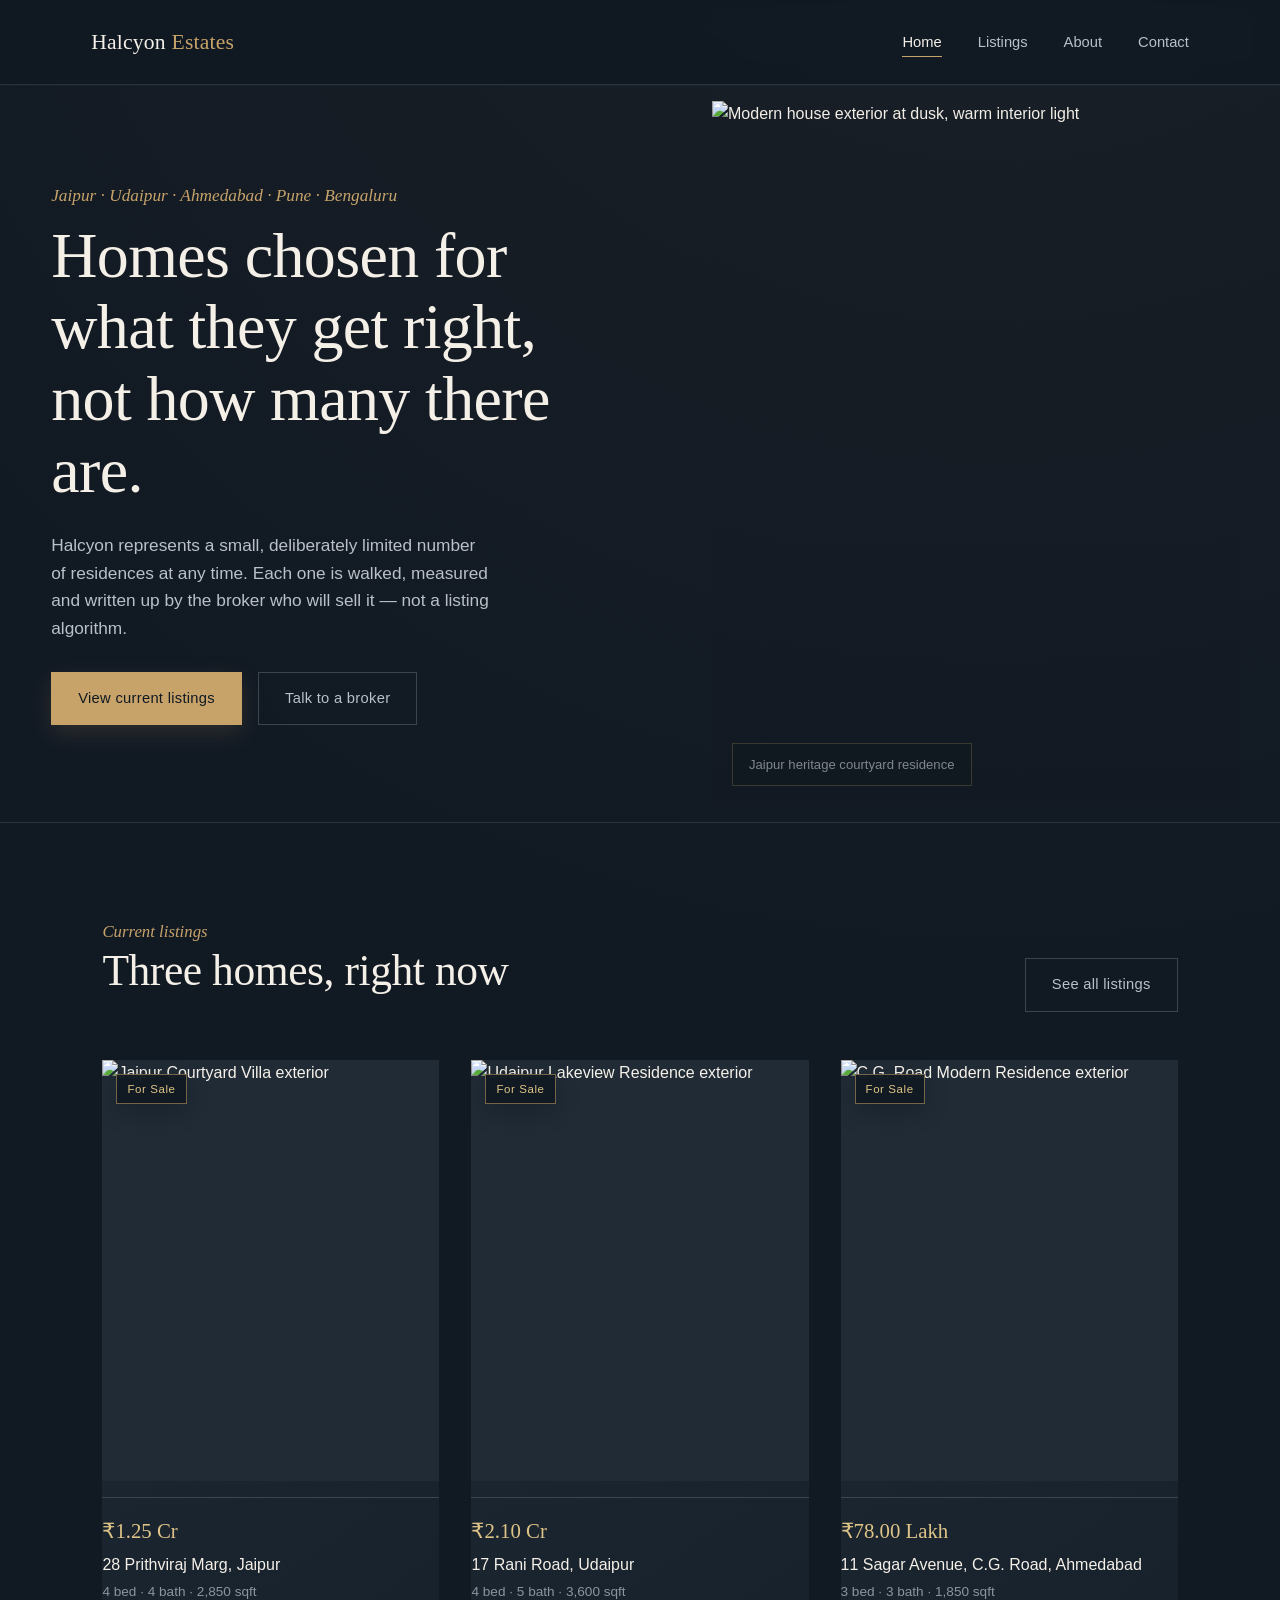
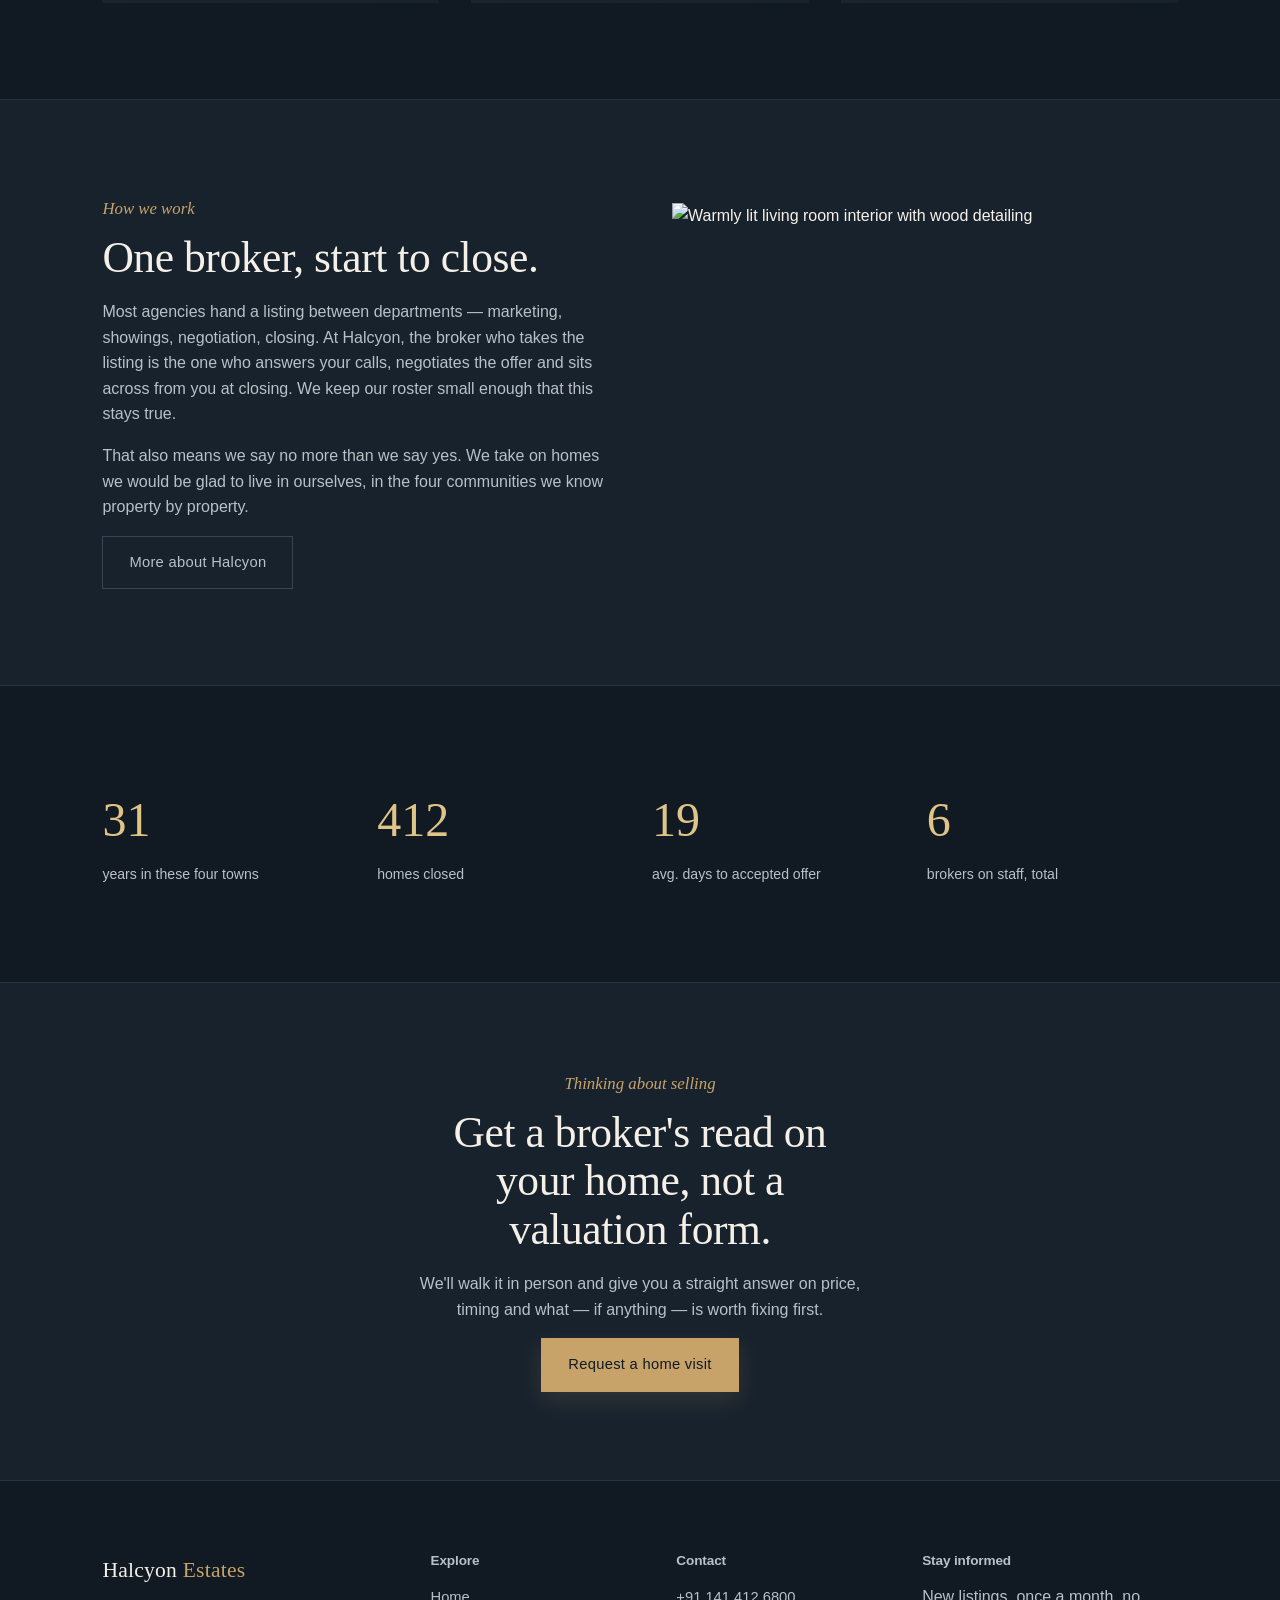
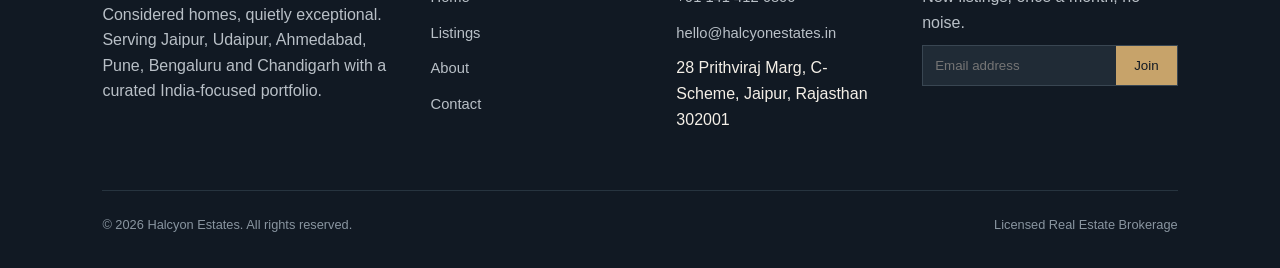
==== commit cc615ca2: "Add files via upload" ====
--- a/index.html
+++ b/index.html
@@ -40,8 +40,8 @@
       </div>
     </div>
     <figure class="hero-media">
-      <img src="https://images.unsplash.com/photo-1600596542815-ffad4c1539a9?auto=format&fit=crop&w=1400&q=80" alt="Modern house exterior at dusk, warm interior light">
-      <figcaption>Birchwood Hollow, Willowmere</figcaption>
+      <img src="https://images.pexels.com/photos/15828308/pexels-photo-15828308.jpeg?auto=compress&cs=tinysrgb&w=1600" alt="Modern house exterior at dusk, warm interior light">
+      <figcaption>Jaipur heritage courtyard residence</figcaption>
     </figure>
   </section>
 
@@ -69,7 +69,7 @@
           <a class="btn btn-ghost" href="about.html">More about Halcyon</a>
         </div>
         <div class="split-media">
-          <img src="https://images.unsplash.com/photo-1600585154340-be6161a56a0c?auto=format&fit=crop&w=900&q=80" alt="Warmly lit living room interior with wood detailing">
+          <img src="https://images.pexels.com/photos/35114454/pexels-photo-35114454.jpeg?auto=compress&cs=tinysrgb&w=1200" alt="Warmly lit living room interior with wood detailing">
         </div>
       </div>
     </div>
@@ -119,9 +119,9 @@
       <div>
         <h4>Contact</h4>
         <ul>
-          <li><a href="tel:+15550142200">+91 141 412 6800</a></li>
+          <li><a href="tel:+911414126800">+91 141 412 6800</a></li>
           <li><a href="mailto:hello@halcyonestates.in">hello@halcyonestates.in</a></li>
-          <li>118 Founders Walk, Chandigarh</li>
+          <li>28 Prithviraj Marg, C-Scheme, Jaipur, Rajasthan 302001</li>
         </ul>
       </div>
       <div>
--- a/css/style.css
+++ b/css/style.css
@@ -5,17 +5,17 @@
    ========================================================================== */
 
 :root {
-  --bg: #102d2a;
-  --bg-panel: #163a35;
-  --bg-panel-2: #1d4540;
-  --ink: #f2eee5;
-  --ink-muted: #c2c9c1;
-  --ink-faint: #8d9c94;
-  --brass: #c47a52;
-  --brass-bright: #d99269;
-  --brass-deep: #8e4e34;
-  --line: #31534e;
-  --line-soft: #254640;
+  --bg: #111923;
+  --bg-panel: #18222d;
+  --bg-panel-2: #202b36;
+  --ink: #f4efe7;
+  --ink-muted: #b9c0c7;
+  --ink-faint: #8995a0;
+  --brass: #c7a36a;
+  --brass-bright: #dfc487;
+  --brass-deep: #8f7247;
+  --line: #394652;
+  --line-soft: #27343f;
   --serif: "Fraunces", Georgia, serif;
   --sans: "Work Sans", -apple-system, BlinkMacSystemFont, sans-serif;
   --max-width: 1200px;
@@ -102,11 +102,11 @@
   transition: background 0.25s ease, color 0.25s ease, border-color 0.25s ease;
 }
 
-.btn:hover { background: var(--brass); color: #102d2a; }
+.btn:hover { background: var(--brass); color: #111923; }
 
 .btn-solid {
   background: var(--brass);
-  color: #102d2a;
+  color: #111923;
   border-color: var(--brass);
 }
 
@@ -118,6 +118,39 @@
 }
 
 .btn-ghost:hover { background: var(--bg-panel-2); color: var(--ink); border-color: var(--line); }
+
+/* ---------- Premium dark-luxury refinements ---------- */
+body {
+  background:
+    radial-gradient(circle at 78% 0%, rgba(199,163,106,0.055), transparent 28%),
+    var(--bg);
+}
+
+.site-header {
+  box-shadow: 0 8px 28px rgba(0,0,0,0.16);
+}
+
+.property-card, .agent-card, .contact-card, .form-card, .timeline > div {
+  background: linear-gradient(145deg, rgba(32,43,54,0.92), rgba(24,34,45,0.96));
+  border-color: var(--line-soft);
+}
+
+.property-card:hover {
+  border-color: rgba(199,163,106,0.52);
+  box-shadow: 0 18px 50px rgba(0,0,0,0.24);
+}
+
+.btn-solid {
+  box-shadow: 0 8px 24px rgba(199,163,106,0.16);
+}
+
+.hero-media img, .split-media img {
+  filter: saturate(0.96) contrast(1.02);
+}
+
+.section-alt {
+  background: linear-gradient(180deg, rgba(32,43,54,0.34), rgba(17,25,35,0.12));
+}
 
 /* ---------- Header / Nav ---------- */
 
@@ -125,7 +158,7 @@
   position: sticky;
   top: 0;
   z-index: 40;
-  background: rgba(16,45,42,0.94);
+  background: rgba(17,25,35,0.96);
   backdrop-filter: blur(10px);
   border-bottom: 1px solid var(--line-soft);
 }
@@ -247,7 +280,7 @@
   position: absolute;
   left: 20px;
   bottom: 20px;
-  background: rgba(16,45,42,0.86);
+  background: rgba(17,24,32,0.90);
   border: 1px solid var(--line);
   padding: 10px 16px;
   font-size: 0.82rem;
@@ -317,7 +350,7 @@
   position: absolute;
   top: 14px;
   left: 14px;
-  background: rgba(16,45,42,0.96);
+  background: rgba(17,24,32,0.96);
   border: 1px solid var(--brass-deep);
   color: var(--brass-bright);
   font-size: 0.72rem;
@@ -480,7 +513,7 @@
 
 .newsletter-form button {
   background: var(--brass);
-  color: #102d2a;
+  color: #111923;
   border: none;
   padding: 0 18px;
   cursor: pointer;
@@ -740,77 +773,91 @@
 .map-block iframe { width: 100%; height: 100%; border: 0; filter: grayscale(0.6) invert(0.9) contrast(0.9); }
 
 
-/* ---------- Light theme finishing ---------- */
+
+/* ---------- Premium midnight / champagne finish ---------- */
 html { background: var(--bg); }
-body { background: var(--bg); color: var(--ink); }
-.site-header { box-shadow: 0 1px 0 rgba(60,48,34,0.04); }
+body {
+  background: var(--bg);
+  color: var(--ink);
+  background-image: radial-gradient(circle at 78% -10%, rgba(198,165,106,0.055), transparent 34%);
+}
+.site-header {
+  background: rgba(17,25,35,0.96);
+  border-bottom-color: var(--line-soft);
+  box-shadow: 0 1px 0 rgba(255,255,255,0.02);
+}
 .site-header .wrap { background: transparent; }
-.main-nav a { color: var(--ink-muted); }
-.main-nav a:hover, .main-nav a[aria-current="page"] { color: var(--ink); }
-.nav-toggle { background: transparent; }
-.section-alt { background: #163a35; }
-.property-card .tag {
-  box-shadow: 0 4px 14px rgba(45,35,24,0.08);
-}
-.filter-bar select,
-.filter-bar input[type="text"] {
-  background: #173b36;
-  border-color: var(--line);
-}
-.agent-card {
-  background: #173b36;
-  box-shadow: 0 8px 30px rgba(45,35,24,0.05);
-}
-.newsletter-form { background: #173b36; }
-.map-block { border-color: var(--line); }
-
-/* India-focused visual direction */
-body { background: var(--bg); color: var(--ink); }
-.site-header { box-shadow: 0 1px 0 rgba(35,52,46,0.06); }
-.section-alt { background: #163a35; }
-.btn-solid { background: var(--brass); border-color: var(--brass); color: #102d2a; }
-.btn-solid:hover { background: var(--brass-bright); border-color: var(--brass-bright); }
-.property-card .tag { background: rgba(245,240,231,0.94); color: var(--brass-deep); }
-.property-card .price, .pd-price { color: var(--brass); }
-
-/* ---------- Dark India theme polish ---------- */
-body { background: var(--bg); color: var(--ink); }
-.site-header { background: rgba(16,45,42,0.96); border-bottom-color: var(--line); }
 .main-nav a { color: var(--ink-muted); }
 .main-nav a:hover,
 .main-nav a[aria-current="page"] { color: var(--ink); }
+.nav-toggle { background: transparent; }
 .section-alt, .cta-band, .filter-bar { background: var(--bg-panel); }
 .property-card .tag {
-  background: rgba(16,45,42,0.94);
+  background: rgba(17,25,35,0.96);
   color: var(--brass-bright);
-  box-shadow: 0 5px 18px rgba(0,0,0,0.18);
+  border-color: rgba(198,165,106,0.55);
+  box-shadow: 0 8px 24px rgba(0,0,0,0.20);
 }
 .property-card .price, .pd-price { color: var(--brass-bright); }
-.agent-card { background: var(--bg-panel); border-color: var(--line); }
+.agent-card {
+  background: linear-gradient(180deg, var(--bg-panel), var(--bg-panel-2));
+  border-color: var(--line);
+  box-shadow: 0 18px 48px rgba(0,0,0,0.18);
+}
 .newsletter-form { background: var(--bg-panel-2); }
 .filter-bar select, .filter-bar input[type="text"] {
   background: var(--bg-panel-2);
   color: var(--ink);
   border-color: var(--line);
 }
-.nav-toggle { position: relative; z-index: 1002; }
-
-/* The mobile menu must be opaque — no page content showing through it. */
+.btn-solid {
+  background: var(--brass);
+  border-color: var(--brass);
+  color: var(--bg);
+}
+.btn-solid:hover {
+  background: var(--brass-bright);
+  border-color: var(--brass-bright);
+}
+.btn:hover { color: var(--bg); }
+.hero-media::after {
+  content: "";
+  position: absolute;
+  inset: 0;
+  background: linear-gradient(180deg, rgba(17,24,32,0.02) 45%, rgba(17,24,32,0.38) 100%);
+  pointer-events: none;
+}
+.hero-media figcaption {
+  background: rgba(17,24,32,0.88);
+  border-color: rgba(198,165,106,0.35);
+}
+.pd-gallery img, .split-media img, .hero-media img, .property-card .thumb img {
+  filter: saturate(0.96) contrast(1.02);
+}
+.map-block { border-color: var(--line); }
+
+/* The mobile menu stays fully opaque and visually integrated with the header. */
 @media (max-width: 860px) {
   .main-nav {
     z-index: 1001;
-    background: #0d2926 !important;
-    background-color: #0d2926 !important;
-    border-top: 1px solid #31534e;
-    box-shadow: 0 18px 36px rgba(0,0,0,0.30);
+    background: #0d151c !important;
+    background-color: #0d151c !important;
+    border-top: 1px solid var(--line);
+    box-shadow: 0 18px 36px rgba(0,0,0,0.36);
     opacity: 1 !important;
     backdrop-filter: none !important;
     -webkit-backdrop-filter: none !important;
   }
-  .main-nav.open {
-    background: #0d2926 !important;
-    opacity: 1 !important;
+  .main-nav.open { background: #0d151c !important; opacity: 1 !important; }
+  .main-nav ul { background: #0d151c !important; }
+  .main-nav a { background: #0d151c; }
+}
+
+@media (max-width: 860px) {
+  .main-nav {
+    background: #111923 !important;
+    opacity: 0;
+    box-shadow: 0 18px 40px rgba(0,0,0,0.34);
   }
-  .main-nav ul { background: #0d2926 !important; }
-  .main-nav a { background: #0d2926; }
-}
+  .main-nav.open { opacity: 1; }
+}
